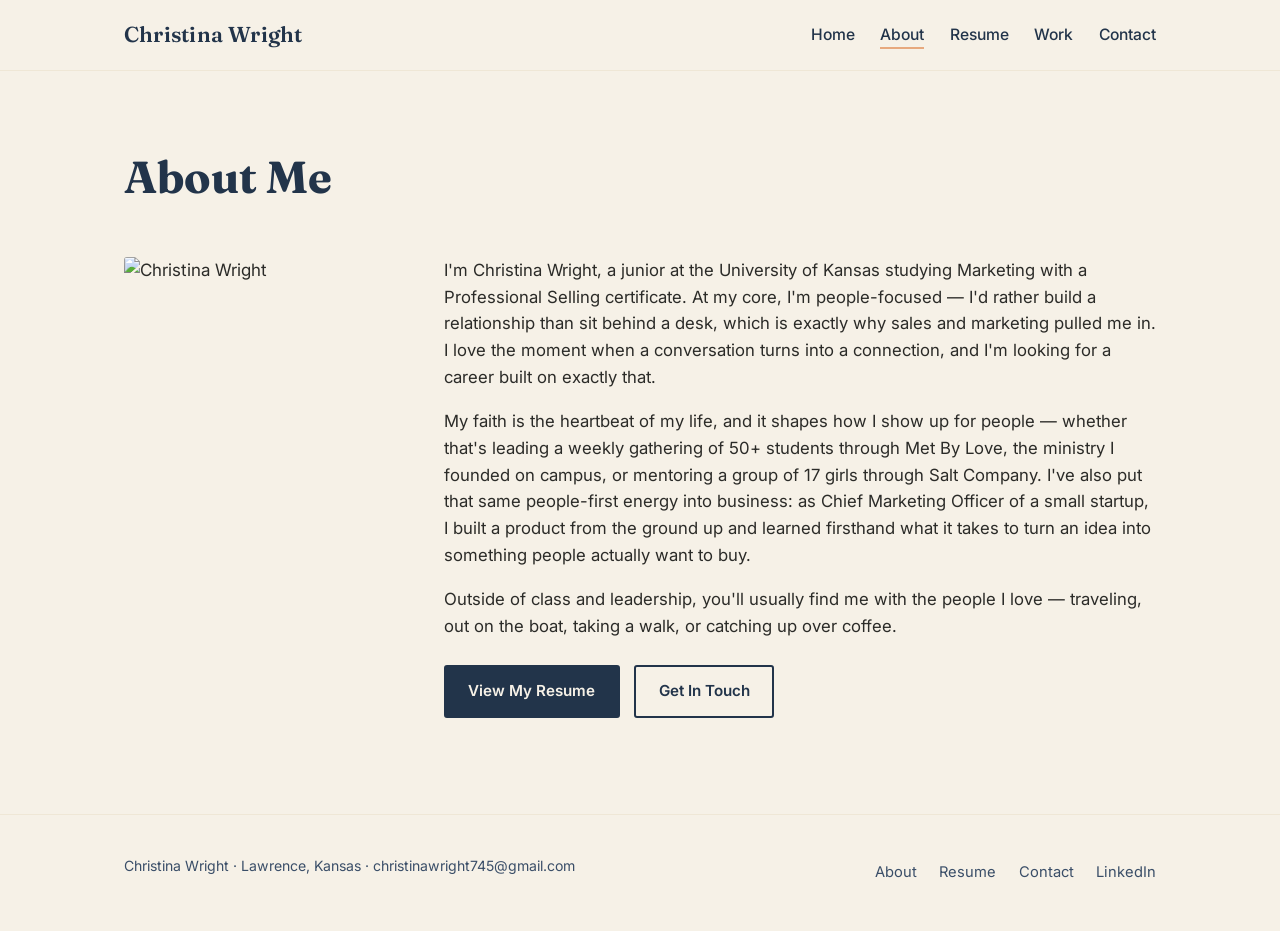
==== about.html @ 6efeb47a "Add files via upload" ====
<!DOCTYPE html>
<html lang="en">
<head>
<meta charset="UTF-8">
<meta name="viewport" content="width=device-width, initial-scale=1.0">
<title>About — Christina Wright</title>
<meta name="description" content="About Christina Wright — Marketing student at the University of Kansas.">
<link rel="preconnect" href="https://fonts.googleapis.com">
<link rel="preconnect" href="https://fonts.gstatic.com" crossorigin>
<link href="https://fonts.googleapis.com/css2?family=Fraunces:opsz,wght@9..144,400;9..144,500;9..144,600;9..144,700&family=Inter:wght@400;500;600;700&display=swap" rel="stylesheet">
<link rel="stylesheet" href="style.css">
</head>
<body>

<header class="site-header">
  <div class="wrap">
    <a href="index.html" class="site-title">Christina Wright</a>
    <ul class="site-nav">
      <li><a href="index.html">Home</a></li>
      <li><a href="about.html" class="active">About</a></li>
      <li><a href="resume.html">Resume</a></li>
      <li><a href="index.html#work">Work</a></li>
      <li><a href="contact.html">Contact</a></li>
    </ul>
  </div>
</header>

<main>
  <section class="hero" style="padding-bottom: 2rem;">
    <div class="wrap">
      <h1 style="font-size: clamp(2rem, 4vw, 2.8rem);">About Me</h1>
    </div>
  </section>

  <section style="padding-top: 0;">
    <div class="wrap">
      <div style="display: grid; grid-template-columns: 280px 1fr; gap: 2.5rem; align-items: start;">

        <!-- Your photo -->
        <img src="images/profile/christina-headshot.jpg" alt="Christina Wright" style="border-radius: 3px; aspect-ratio: 3/4; object-fit: cover; width: 100%;">

        <div class="about-block">
          <p>
            I'm Christina Wright, a junior at the University of Kansas studying Marketing with a
            Professional Selling certificate. At my core, I'm people-focused — I'd rather build a
            relationship than sit behind a desk, which is exactly why sales and marketing pulled me
            in. I love the moment when a conversation turns into a connection, and I'm looking for a
            career built on exactly that.
          </p>
          <p>
            My faith is the heartbeat of my life, and it shapes how I show up for people — whether
            that's leading a weekly gathering of 50+ students through Met By Love, the ministry I
            founded on campus, or mentoring a group of 17 girls through Salt Company. I've also put
            that same people-first energy into business: as Chief Marketing Officer of a small
            startup, I built a product from the ground up and learned firsthand what it takes to turn
            an idea into something people actually want to buy.
          </p>
          <p>
            Outside of class and leadership, you'll usually find me with the people I love —
            traveling, out on the boat, taking a walk, or catching up over coffee.
          </p>

          <div class="btn-row">
            <a href="resume.html" class="btn btn-primary">View My Resume</a>
            <a href="contact.html" class="btn btn-secondary">Get In Touch</a>
          </div>
        </div>

      </div>
    </div>
  </section>
</main>

<footer class="site-footer">
  <div class="wrap">
    <p class="footer-note">Christina Wright · Lawrence, Kansas · christinawright745@gmail.com</p>
    <ul class="footer-links">
      <li><a href="about.html">About</a></li>
      <li><a href="resume.html">Resume</a></li>
      <li><a href="contact.html">Contact</a></li>
      <li><a href="https://www.linkedin.com/in/christina-wright" target="_blank" rel="noopener">LinkedIn</a></li>
    </ul>
  </div>
</footer>

</body>
</html>
---- style.css ----
/* =========================================================
   Christina Wright — Portfolio
   Shared stylesheet for all pages
   ========================================================= */

:root {
  --cream: #F6F1E7;
  --cream-deep: #EFE7D6;
  --navy: #22344A;
  --navy-soft: #3A4E68;
  --dusty-blue: #8CA9BE;
  --peach: #E7A97E;
  --charcoal: #2B2B28;

  --serif: "Fraunces", Georgia, "Times New Roman", serif;
  --sans: "Inter", -apple-system, BlinkMacSystemFont, "Segoe UI", Arial, sans-serif;

  --max-width: 1080px;
  --edge-padding: 1.5rem;
}

/* ---------- Reset ---------- */
* {
  box-sizing: border-box;
}

html {
  scroll-behavior: smooth;
}

body {
  margin: 0;
  background: var(--cream);
  color: var(--charcoal);
  font-family: var(--sans);
  font-size: 17px;
  line-height: 1.6;
  -webkit-font-smoothing: antialiased;
}

img {
  max-width: 100%;
  display: block;
}

a {
  color: inherit;
}

h1, h2, h3 {
  font-family: var(--serif);
  color: var(--navy);
  line-height: 1.15;
  margin: 0 0 0.5em 0;
}

p {
  margin: 0 0 1em 0;
  max-width: 68ch;
}

ul {
  margin: 0;
  padding: 0;
}

/* ---------- Layout helpers ---------- */
.wrap {
  max-width: var(--max-width);
  margin: 0 auto;
  padding: 0 var(--edge-padding);
}

section {
  padding: 4rem 0;
}

/* ---------- Header / Nav ---------- */
.site-header {
  border-bottom: 1px solid var(--cream-deep);
  background: var(--cream);
  position: sticky;
  top: 0;
  z-index: 10;
}

.site-header .wrap {
  display: flex;
  align-items: center;
  justify-content: space-between;
  padding-top: 1.1rem;
  padding-bottom: 1.1rem;
  flex-wrap: wrap;
  gap: 0.75rem;
}

.site-title {
  font-family: var(--serif);
  font-size: 1.35rem;
  font-weight: 600;
  color: var(--navy);
  text-decoration: none;
  letter-spacing: 0.01em;
}

.site-nav {
  display: flex;
  gap: 1.6rem;
  list-style: none;
}

.site-nav a {
  text-decoration: none;
  font-size: 0.98rem;
  font-weight: 500;
  color: var(--navy);
  padding-bottom: 3px;
  border-bottom: 2px solid transparent;
  transition: border-color 0.15s ease;
}

.site-nav a:hover,
.site-nav a:focus-visible,
.site-nav a.active {
  border-bottom-color: var(--peach);
}

/* ---------- Buttons ---------- */
.btn {
  display: inline-block;
  font-family: var(--sans);
  font-weight: 600;
  font-size: 0.95rem;
  text-decoration: none;
  padding: 0.75rem 1.4rem;
  border-radius: 3px;
  border: 2px solid var(--navy);
  transition: transform 0.12s ease, background 0.15s ease, color 0.15s ease;
}

.btn-primary {
  background: var(--navy);
  color: var(--cream);
}

.btn-primary:hover,
.btn-primary:focus-visible {
  background: var(--navy-soft);
  transform: translateY(-1px);
}

.btn-secondary {
  background: transparent;
  color: var(--navy);
}

.btn-secondary:hover,
.btn-secondary:focus-visible {
  background: var(--navy);
  color: var(--cream);
  transform: translateY(-1px);
}

.btn-row {
  display: flex;
  gap: 0.9rem;
  flex-wrap: wrap;
  margin-top: 1.6rem;
}

/* ---------- Hero (homepage) ---------- */
.hero {
  padding: 5rem 0 4rem 0;
}

.hero h1 {
  font-size: clamp(2.4rem, 5vw, 3.6rem);
  max-width: 14ch;
}

.hero p.lede {
  font-size: 1.15rem;
  max-width: 52ch;
  color: var(--navy-soft);
}

/* ---------- Section headings ---------- */
.section-heading {
  display: flex;
  align-items: baseline;
  gap: 0.9rem;
  margin-bottom: 2rem;
}

.section-heading h2 {
  font-size: 1.9rem;
}

.section-heading .rule {
  flex: 1;
  height: 1px;
  background: var(--cream-deep);
}

/* ---------- Project cards (homepage) ---------- */
.card-grid {
  display: grid;
  grid-template-columns: repeat(2, 1fr);
  gap: 1.75rem;
}

.project-card {
  border: 1.5px solid var(--navy);
  background: var(--cream);
  text-decoration: none;
  color: var(--charcoal);
  display: flex;
  flex-direction: column;
  transition: transform 0.15s ease;
}

.project-card:hover,
.project-card:focus-visible {
  transform: translateY(-3px);
}

.project-card .thumb {
  aspect-ratio: 4 / 3;
  background: var(--cream-deep);
  border-bottom: 1.5px solid var(--navy);
  display: flex;
  align-items: center;
  justify-content: center;
  overflow: hidden;
  padding: 0.75rem;
}

.project-card .thumb img {
  width: 100%;
  height: 100%;
  object-fit: contain;
}

.thumb-placeholder {
  font-family: var(--sans);
  font-size: 0.85rem;
  color: var(--navy-soft);
  text-align: center;
  padding: 1rem;
}

.project-card .card-body {
  padding: 1.4rem;
}

.project-card h3 {
  font-size: 1.3rem;
  margin-bottom: 0.4rem;
}

.tag {
  display: inline-block;
  font-size: 0.78rem;
  font-weight: 600;
  color: var(--navy);
  background: var(--dusty-blue);
  padding: 0.2rem 0.6rem;
  border-radius: 2px;
  margin-bottom: 0.7rem;
}

.tag.peach {
  background: var(--peach);
}

/* ---------- About / bio blocks ---------- */
.about-block {
  max-width: 68ch;
}

.about-block p {
  font-size: 1.05rem;
}

/* ---------- Footer ---------- */
.site-footer {
  border-top: 1px solid var(--cream-deep);
  padding: 2.5rem 0;
  margin-top: 2rem;
}

.site-footer .wrap {
  display: flex;
  justify-content: space-between;
  align-items: center;
  flex-wrap: wrap;
  gap: 1rem;
}

.footer-links {
  display: flex;
  gap: 1.4rem;
  list-style: none;
  font-size: 0.92rem;
}

.footer-links a {
  text-decoration: none;
  color: var(--navy-soft);
}

.footer-links a:hover {
  color: var(--navy);
}

.footer-note {
  font-size: 0.88rem;
  color: var(--navy-soft);
}

/* ---------- Image placeholder box (used across pages) ---------- */
.image-placeholder {
  border: 1.5px dashed var(--dusty-blue);
  background: var(--cream-deep);
  color: var(--navy-soft);
  font-size: 0.85rem;
  text-align: center;
  padding: 2.5rem 1rem;
  border-radius: 3px;
}

/* ---------- Accessibility ---------- */
a:focus-visible,
button:focus-visible {
  outline: 3px solid var(--peach);
  outline-offset: 2px;
}

@media (prefers-reduced-motion: reduce) {
  * {
    transition: none !important;
    scroll-behavior: auto !important;
  }
}

/* ---------- Responsive ---------- */
@media (max-width: 720px) {
  section {
    padding: 2.75rem 0;
  }

  .site-header .wrap {
    flex-direction: column;
    align-items: flex-start;
  }

  .site-nav {
    gap: 1.1rem;
    flex-wrap: wrap;
  }

  .card-grid {
    grid-template-columns: 1fr;
  }

  .hero {
    padding: 3rem 0 2.5rem 0;
  }
}
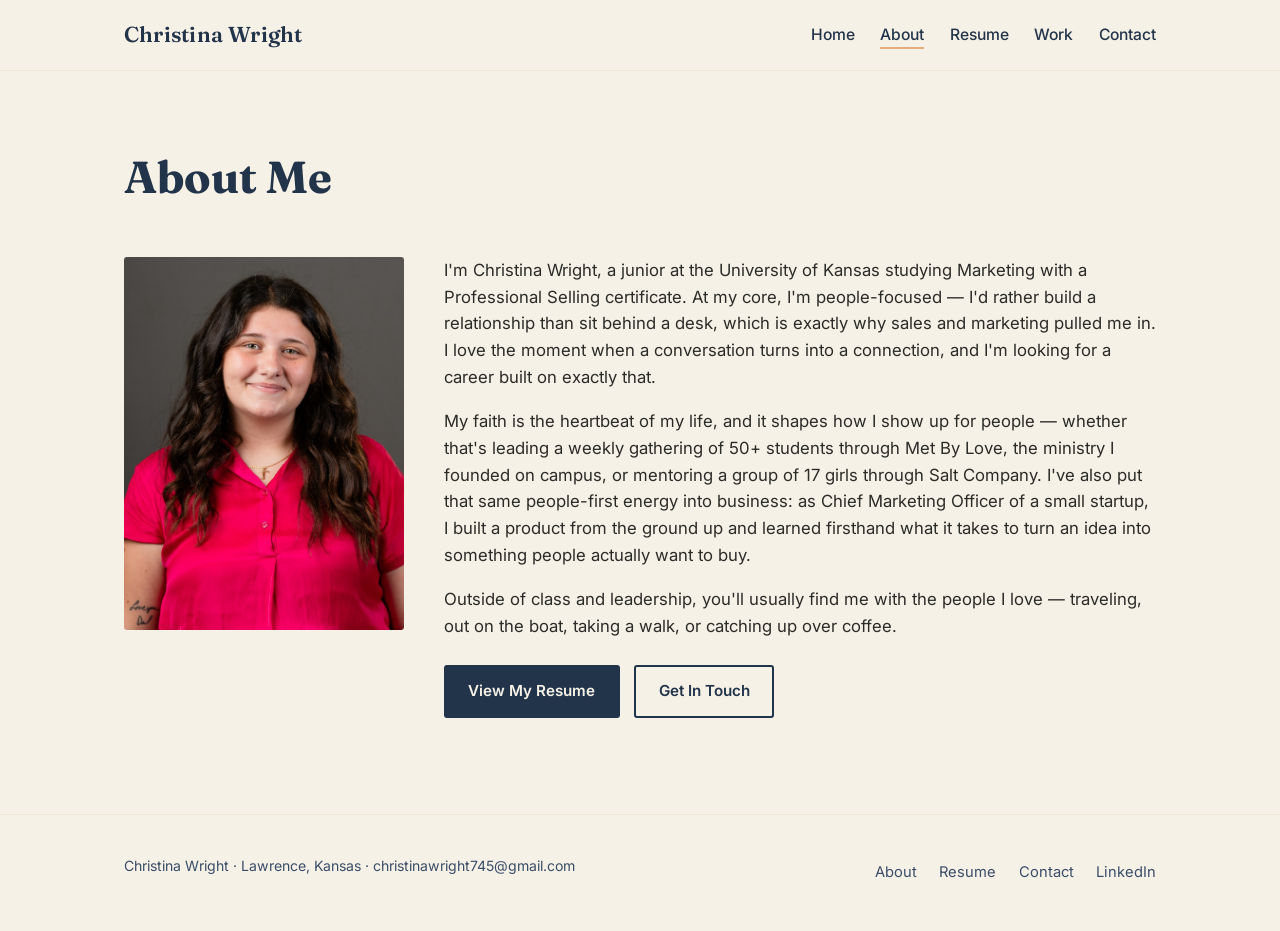
==== commit 61aeaca5: "Add files via upload" ====
--- a/about.html
+++ b/about.html
@@ -78,7 +78,7 @@
       <li><a href="about.html">About</a></li>
       <li><a href="resume.html">Resume</a></li>
       <li><a href="contact.html">Contact</a></li>
-      <li><a href="https://www.linkedin.com/in/christina-wright" target="_blank" rel="noopener">LinkedIn</a></li>
+      <li><a href="https://www.linkedin.com/in/christina-wright-072b152ba/" target="_blank" rel="noopener">LinkedIn</a></li>
     </ul>
   </div>
 </footer>
